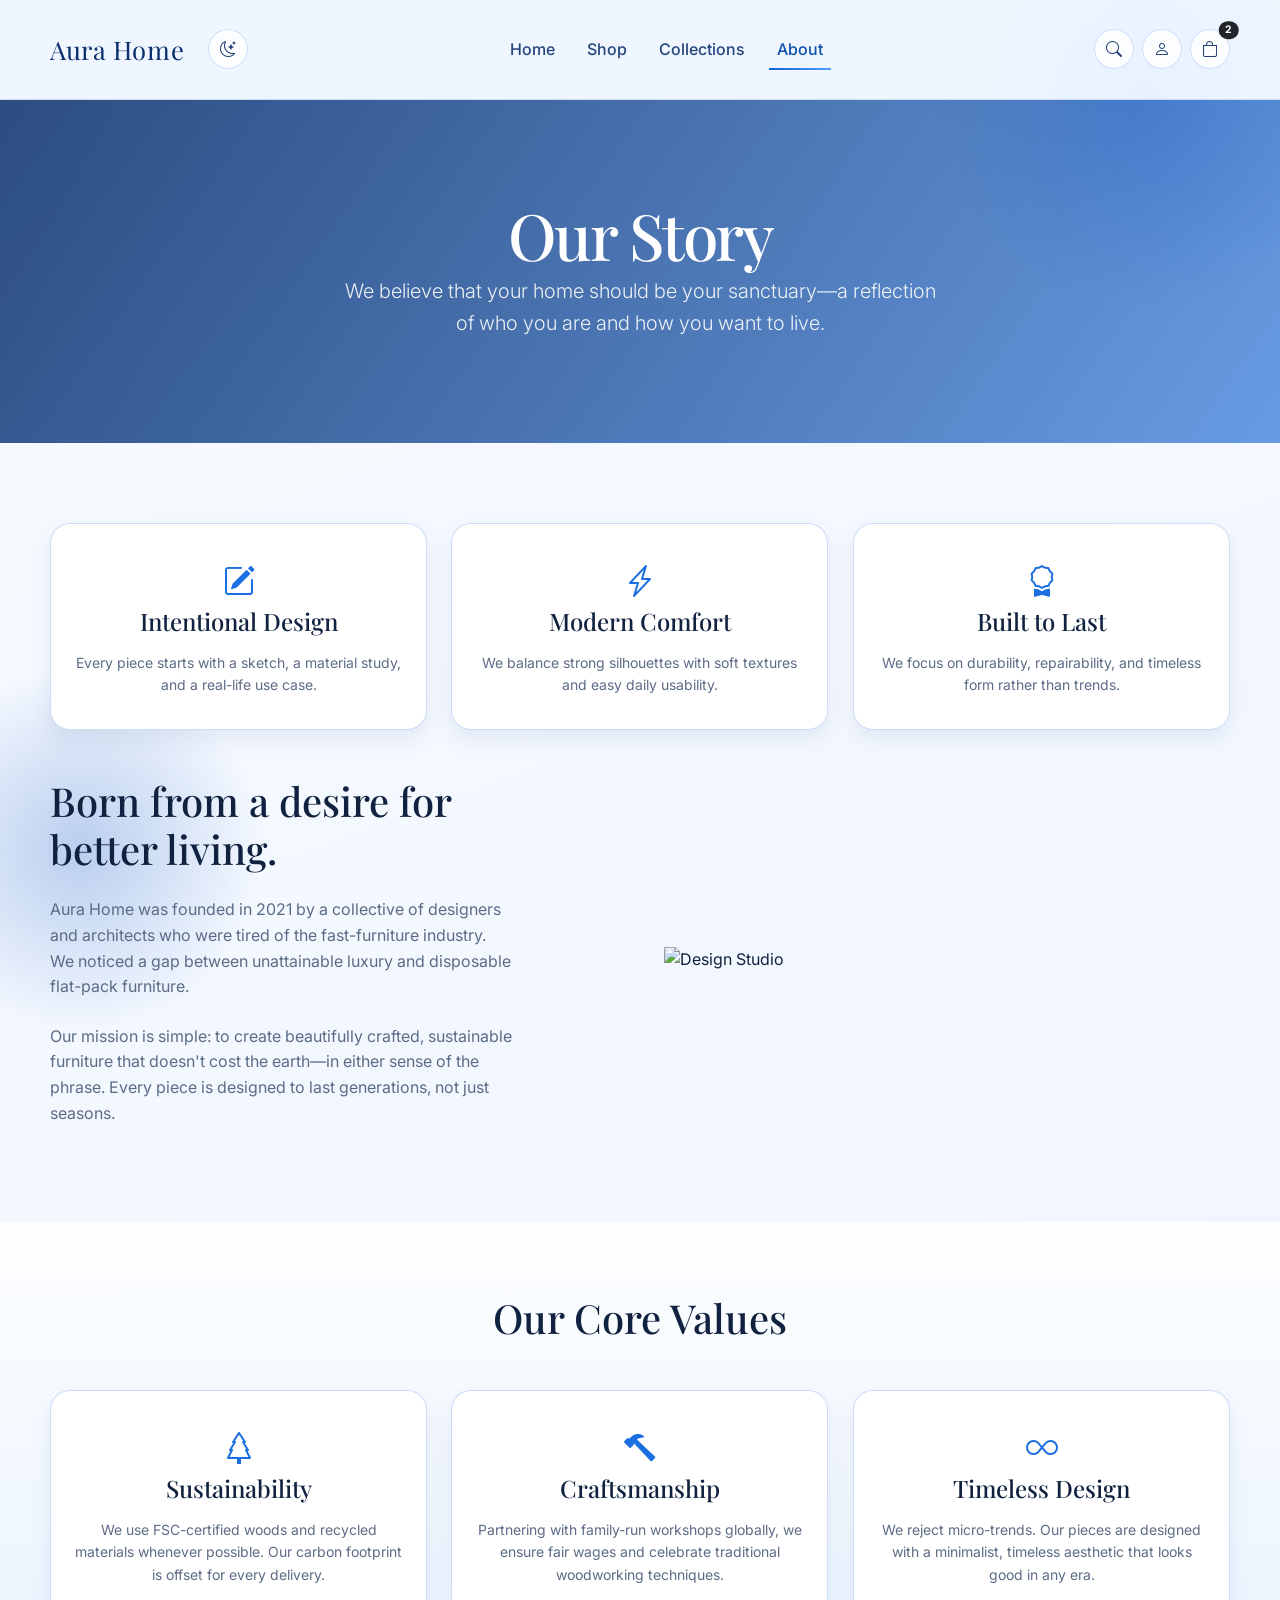
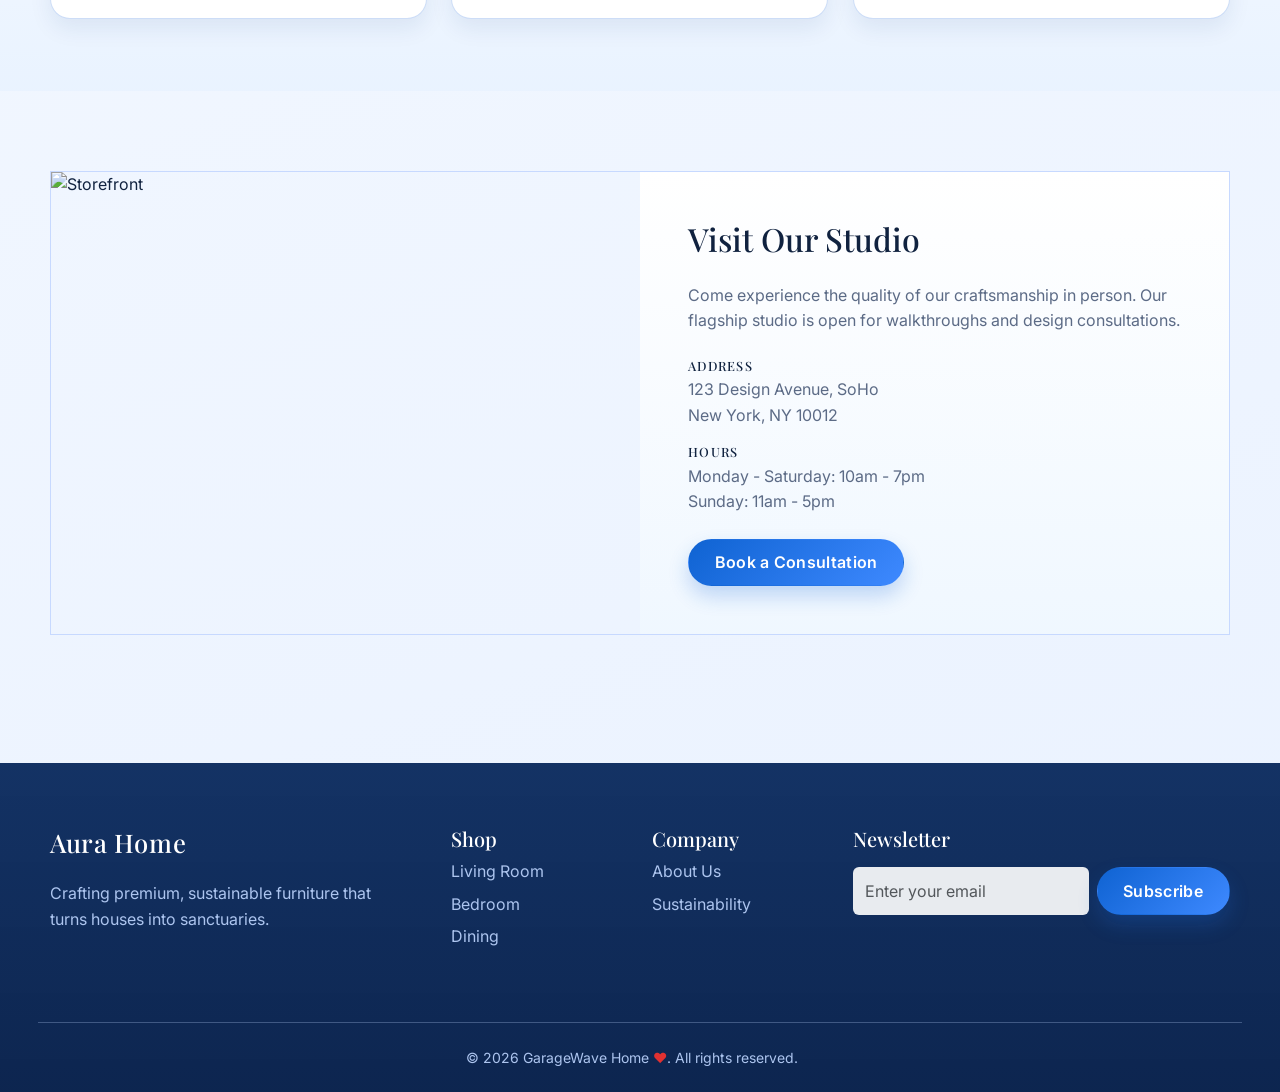
==== about.html @ b8bcffb3 "your message" ====
<!DOCTYPE html>
<html lang="en">

<head>
    <meta charset="UTF-8">
    <meta name="viewport" content="width=device-width, initial-scale=1.0">
    <title>About Us | Aura Home</title>
    <!-- Google Fonts -->
    <link rel="preconnect" href="https://fonts.googleapis.com">
    <link rel="preconnect" href="https://fonts.gstatic.com" crossorigin>
    <link
        href="https://fonts.googleapis.com/css2?family=Inter:wght@300;400;500;600&family=Playfair+Display:wght@500;600;700&display=swap"
        rel="stylesheet">
    <!-- Bootstrap 5 CSS -->
    <link href="https://cdn.jsdelivr.net/npm/bootstrap@5.3.2/dist/css/bootstrap.min.css" rel="stylesheet">
    <!-- Bootstrap Icons -->
    <link rel="stylesheet" href="https://cdn.jsdelivr.net/npm/bootstrap-icons@1.11.1/font/bootstrap-icons.css">
    <!-- AOS Animation CSS -->
    <link href="https://unpkg.com/aos@2.3.1/dist/aos.css" rel="stylesheet">
    <!-- Custom CSS -->
    <link rel="stylesheet" href="css/style.css">
</head>

<body>

    <!-- Header -->
    <nav class="navbar navbar-expand-lg sticky-top">
        <div class="container">
            <a class="navbar-brand" href="index.html">Aura Home</a>
            <button class="navbar-toggler border-0" type="button" data-bs-toggle="collapse" data-bs-target="#navbarNav">
                <i class="bi bi-list fs-2"></i>
            </button>
            <div class="collapse navbar-collapse" id="navbarNav">
                <ul class="navbar-nav mx-auto">
                    <li class="nav-item"><a class="nav-link" href="index.html">Home</a></li>
                    <li class="nav-item"><a class="nav-link" href="shop.html">Shop</a></li>
                    <li class="nav-item"><a class="nav-link" href="collections.html">Collections</a></li>
                    <li class="nav-item"><a class="nav-link active" href="about.html">About</a></li>
                </ul>
                <div class="d-flex align-items-center mt-3 mt-lg-0">
                    <a href="#" class="nav-icon"><i class="bi bi-search"></i></a>
                    <a href="profile.html" class="nav-icon"><i class="bi bi-person"></i></a>
                    <a href="cart.html" class="nav-icon position-relative">
                        <i class="bi bi-bag"></i>
                        <span class="position-absolute top-0 start-100 translate-middle badge rounded-pill bg-dark"
                            style="font-size: 0.65rem;">2</span>
                    </a>
                </div>
            </div>
        </div>
    </nav>

    <!-- Hero -->
    <section class="about-hero">
        <div class="container" data-aos="fade-up">
            <h1>Our Story</h1>
            <p class="lead" style="max-width: 600px; margin: 0 auto; color: rgba(255,255,255,0.9);">We believe that your
                home should be your sanctuary—a reflection of who you are and how you want to live.</p>
        </div>
    </section>

    <!-- Design Approach -->
    <section class="container mb-5">
        <div class="row g-4">
            <div class="col-md-4" data-aos="fade-up" data-aos-delay="100">
                <div class="value-card text-center">
                    <i class="bi bi-pencil-square value-icon"></i>
                    <h4 class="mb-3">Intentional Design</h4>
                    <p class="text-muted small mb-0">Every piece starts with a sketch, a material study, and a real-life
                        use case.</p>
                </div>
            </div>
            <div class="col-md-4" data-aos="fade-up" data-aos-delay="200">
                <div class="value-card text-center">
                    <i class="bi bi-lightning-charge value-icon"></i>
                    <h4 class="mb-3">Modern Comfort</h4>
                    <p class="text-muted small mb-0">We balance strong silhouettes with soft textures and easy daily
                        usability.</p>
                </div>
            </div>
            <div class="col-md-4" data-aos="fade-up" data-aos-delay="300">
                <div class="value-card text-center">
                    <i class="bi bi-award value-icon"></i>
                    <h4 class="mb-3">Built to Last</h4>
                    <p class="text-muted small mb-0">We focus on durability, repairability, and timeless form rather
                        than trends.</p>
                </div>
            </div>
        </div>
    </section>

    <!-- Content Block 1 -->
    <section class="container mb-5">
        <div class="row align-items-center g-5">
            <div class="col-lg-5" data-aos="fade-right">
                <h2 class="mb-4" style="font-size: 2.5rem;">Born from a desire for better living.</h2>
                <p class="text-muted mb-4">Aura Home was founded in 2021 by a collective of designers and architects who
                    were tired of the fast-furniture industry. We noticed a gap between unattainable luxury and
                    disposable flat-pack furniture.</p>
                <p class="text-muted">Our mission is simple: to create beautifully crafted, sustainable furniture that
                    doesn't cost the earth—in either sense of the phrase. Every piece is designed to last generations,
                    not just seasons.</p>
            </div>
            <div class="col-lg-6 offset-lg-1" data-aos="fade-left">
                <img src="https://images.unsplash.com/photo-1581428982868-e410dd147a9d?ixlib=rb-4.0.3&auto=format&fit=crop&w=1000&q=80"
                    alt="Design Studio" class="w-100" style="height: 500px; object-fit: cover;">
            </div>
        </div>
    </section>

    <!-- Philosophy -->
    <section class="philosophy-section">
        <div class="container text-center" data-aos="fade-up">
            <h2 class="mb-5" style="font-size: 2.5rem;">Our Core Values</h2>
            <div class="row g-4">
                <div class="col-md-4" data-aos="fade-up" data-aos-delay="100">
                    <div class="value-card">
                        <i class="bi bi-tree value-icon"></i>
                        <h4 class="mb-3">Sustainability</h4>
                        <p class="text-muted small mb-0">We use FSC-certified woods and recycled materials whenever
                            possible. Our carbon footprint is offset for every delivery.</p>
                    </div>
                </div>
                <div class="col-md-4" data-aos="fade-up" data-aos-delay="200">
                    <div class="value-card">
                        <i class="bi bi-hammer value-icon"></i>
                        <h4 class="mb-3">Craftsmanship</h4>
                        <p class="text-muted small mb-0">Partnering with family-run workshops globally, we ensure fair
                            wages and celebrate traditional woodworking techniques.</p>
                    </div>
                </div>
                <div class="col-md-4" data-aos="fade-up" data-aos-delay="300">
                    <div class="value-card">
                        <i class="bi bi-infinity value-icon"></i>
                        <h4 class="mb-3">Timeless Design</h4>
                        <p class="text-muted small mb-0">We reject micro-trends. Our pieces are designed with a
                            minimalist, timeless aesthetic that looks good in any era.</p>
                    </div>
                </div>
            </div>
        </div>
    </section>

    <!-- Contact / Visit -->
    <section class="container pb-5 mb-5">
        <div class="row g-0 border" style="border-color: var(--color-border) !important;">
            <div class="col-lg-6">
                <img src="https://images.unsplash.com/photo-1556228453-efd6c1ff04f6?ixlib=rb-4.0.3&auto=format&fit=crop&w=1000&q=80"
                    alt="Storefront" class="w-100 h-100" style="object-fit: cover; min-height: 400px;">
            </div>
            <div class="col-lg-6 d-flex align-items-center bg-surface">
                <div class="p-5 p-lg-5" data-aos="fade-up">
                    <h2 class="mb-4">Visit Our Studio</h2>
                    <p class="text-muted mb-4">Come experience the quality of our craftsmanship in person. Our flagship
                        studio is open for walkthroughs and design consultations.</p>

                    <div class="mb-3">
                        <h6 class="text-uppercase mb-1" style="letter-spacing: 0.1em; font-size: 0.8rem;">Address</h6>
                        <p class="text-muted">123 Design Avenue, SoHo<br>New York, NY 10012</p>
                    </div>

                    <div class="mb-4">
                        <h6 class="text-uppercase mb-1" style="letter-spacing: 0.1em; font-size: 0.8rem;">Hours</h6>
                        <p class="text-muted mb-0">Monday - Saturday: 10am - 7pm</p>
                        <p class="text-muted">Sunday: 11am - 5pm</p>
                    </div>

                    <a href="#" class="btn btn-primary">Book a Consultation</a>
                </div>
            </div>
        </div>
    </section>

    <!-- Footer -->
    <footer>
        <div class="container">
            <div class="row g-4">
                <div class="col-lg-4 col-md-6 mb-4">
                    <h3 class="navbar-brand mb-4 d-block">Aura Home</h3>
                    <p class="text-muted pe-lg-4">Crafting premium, sustainable furniture that turns houses into
                        sanctuaries.</p>
                </div>
                <div class="col-lg-2 col-md-6 mb-4">
                    <h5 class="footer-title">Shop</h5>
                    <div class="footer-links">
                        <a href="#">Living Room</a>
                        <a href="#">Bedroom</a>
                        <a href="#">Dining</a>
                    </div>
                </div>
                <div class="col-lg-2 col-md-6 mb-4">
                    <h5 class="footer-title">Company</h5>
                    <div class="footer-links">
                        <a href="about.html">About Us</a>
                        <a href="#">Sustainability</a>
                    </div>
                </div>
                <div class="col-lg-4 col-md-6 mb-4">
                    <h5 class="footer-title">Newsletter</h5>
                    <form class="d-flex mt-3">
                        <input type="email" class="form-control me-2 bg-light border-0" placeholder="Enter your email"
                            style="padding: 0.75rem;">
                        <button type="submit" class="btn btn-primary">Subscribe</button>
                    </form>
                </div>
            </div>
            <div class="row mt-5 pt-4 border-top">
                <div class="col-12 text-center">
                    <div class="d-flex flex-wrap justify-content-center align-items-center gap-3">
                        <p class="text-muted small mb-0">&copy; 2026 GarageWave Home <span
                                style="color: #e03131;">&#10084;</span>. All rights reserved.</p>
                        <div class="footer-links d-inline-flex gap-3 mb-0">

                        </div>
                    </div>
                </div>
            </div>
        </div>
    </footer>

    <!-- Bootstrap JS Bundle -->
    <script src="https://cdn.jsdelivr.net/npm/bootstrap@5.3.2/dist/js/bootstrap.bundle.min.js"></script>
    <!-- AOS Animation JS -->
    <script src="https://unpkg.com/aos@2.3.1/dist/aos.js"></script>
    <!-- Custom JS -->
    <script src="js/script.js"></script>
</body>

</html>
---- css/style.css ----
:root {
    --font-body: "Inter", "Segoe UI", sans-serif;
    --font-heading: "Playfair Display", Georgia, serif;
    --color-bg: #eef5ff;
    --color-bg-alt: #e3edff;
    --color-surface: #ffffff;
    --color-surface-soft: #f5f9ff;
    --color-text-main: #10223f;
    --color-text-muted: #5c6b86;
    --color-primary: #1366d6;
    --color-primary-strong: #0b4dab;
    --color-primary-soft: #dce9ff;
    --color-border: #c7d9ff;
    --color-success: #1f9d73;
    --shadow-soft: 0 14px 36px rgba(18, 54, 113, 0.12);
    --shadow-mid: 0 18px 40px rgba(12, 45, 103, 0.2);
    --radius-lg: 20px;
    --radius-md: 14px;
    --radius-sm: 10px;
    --transition: 0.3s ease
}

* {
    box-sizing: border-box
}

html,body {
    min-height: 100%
}

body {
    font-family: var(--font-body);
    color: var(--color-text-main);
    background: linear-gradient(160deg,#f8fbff 0,#eaf2ff 45%,#dde9ff 100%);
    background-size: 180% 180%;
    animation: bgShift 18s ease-in-out infinite;
    line-height: 1.6;
    overflow-x: hidden
}

body::before,body::after {
    content: "";
    position: fixed;
    z-index: -1;
    border-radius: 50%;
    filter: blur(2px);
    pointer-events: none
}

body::before {
    width: 430px;
    height: 430px;
    top: -120px;
    right: -80px;
    background: radial-gradient(circle at center,rgba(62,137,255,.35)0,rgba(62,137,255,0) 70%)
}

body::after {
    width: 360px;
    height: 360px;
    bottom: -130px;
    left: -100px;
    background: radial-gradient(circle at center,rgba(0,72,184,.24)0,rgba(0,72,184,0) 72%)
}

h1,h2,h3,h4,h5,h6,.font-heading,.section-title {
    font-family: var(--font-heading);
    color: var(--color-text-main)
}

a {
    color: var(--color-primary);
    text-decoration: none;
    transition: color var(--transition)
}

a:hover {
    color: var(--color-primary-strong)
}

.text-muted {
    color: var(--color-text-muted)!important
}

.bg-light-accent,.bg-surface {
    background: linear-gradient(180deg,rgba(255,255,255,.95),rgba(240,247,255,.95))
}

.glass {
    backdrop-filter: blur(10px)
}

.navbar {
    background: rgba(238,246,255,.9);
    border-bottom: 1px solid rgba(131,165,226,.35);
    padding: 1.15rem 0;
    backdrop-filter: blur(14px);
    transition: all var(--transition)
}

.navbar-brand {
    font-family: var(--font-heading);
    font-size: 1.6rem;
    letter-spacing: .02em;
    color: #0a2f6d
}

.navbar-brand:hover {
    color: var(--color-primary)
}

.nav-link {
    font-weight: 500;
    color: #24457b;
    position: relative;
    margin: 0 .5rem;
    padding: .3rem 0
}

.nav-link::after {
    content: "";
    position: absolute;
    left: 0;
    bottom: -.2rem;
    width: 100%;
    height: 2px;
    background: linear-gradient(90deg,#0f63d2,#53a0ff);
    transform: scaleX(0);
    transform-origin: right;
    transition: transform var(--transition)
}

.nav-link:hover::after,.nav-link.active::after {
    transform: scaleX(1);
    transform-origin: left
}

.nav-link.active {
    color: #0c4fab!important
}

.nav-icon {
    width: 40px;
    height: 40px;
    border-radius: 50%;
    display: inline-flex;
    align-items: center;
    justify-content: center;
    color: #1f3f74;
    background: rgba(255,255,255,.85);
    border: 1px solid rgba(124,166,241,.35);
    margin-left: .5rem;
    transition: all var(--transition)
}

.nav-icon:hover {
    transform: translateY(-2px);
    color: #fff;
    background: linear-gradient(135deg,#0f63d2,#53a0ff);
    box-shadow: 0 8px 16px rgba(19,102,214,.28)
}

.hero-section {
    padding: 7rem 0 6rem;
    position: relative;
    overflow: hidden
}

.hero-section::before {
    content: "";
    position: absolute;
    inset: 0;
    background: linear-gradient(120deg,rgba(11,50,115,.76),rgba(17,100,212,.56))
}

.hero-section::after {
    content: "";
    position: absolute;
    inset: 0;
    background-image: url(https://images.unsplash.com/photo-1555041469-a586c61ea9bc?ixlib=rb-4.0.3&auto=format&fit=crop&w=2000&q=80);
    background-size: cover;
    background-position: center;
    mix-blend-mode: soft-light;
    opacity: .85
}

.hero-section .container {
    position: relative;
    z-index: 1
}

.hero-content {
    max-width: 700px;
    color: #fff;
    animation: floatIn 1s ease both;
    box-shadow: var(--shadow-mid)
}

.hero-content h1 {
    color: #fff;
    font-size: clamp(2rem,5vw,4rem);
    margin-bottom: 1rem
}

.hero-content .btn.bg-white {
    color: #0f4ea8!important
}

.btn {
    border-radius: 999px;
    font-weight: 600;
    letter-spacing: .02em;
    padding: .65rem 1.6rem;
    transition: transform var(--transition),box-shadow var(--transition),background var(--transition),color var(--transition),border-color var(--transition)
}

.btn-sm {
    padding: .4rem .95rem;
    font-size: .88rem
}

.btn-lg {
    padding: .85rem 2.2rem;
    font-size: 1.15rem
}

.gw-add-btn {
    display: inline-flex;
    align-items: center;
    gap: .45rem;
    white-space: nowrap
}

.btn:hover {
    transform: translateY(-2px)
}

.btn-primary {
    background: linear-gradient(135deg,#0f63d2 0,#3e89ff 100%);
    border-color: transparent;
    box-shadow: 0 10px 20px rgba(19,102,214,.24)
}

.btn-primary:hover,.btn-primary:focus {
    background: linear-gradient(135deg,#0b4dab 0,#2a76e5 100%);
    border-color: transparent;
    box-shadow: 0 14px 24px rgba(11,77,171,.3)
}

.btn-outline,.btn-outline-dark {
    color: var(--color-primary-strong);
    border: 1px solid rgba(13,83,183,.5);
    background: rgba(255,255,255,.75)
}

.btn-outline:hover,.btn-outline-dark:hover {
    background: linear-gradient(135deg,#0f63d2,#4f98ff);
    border-color: transparent;
    color: #fff
}

.section-title {
    font-size: clamp(1.9rem,4vw,2.8rem);
    margin-bottom: 2rem;
    position: relative;
    display: inline-block
}

.section-title::after {
    content: "";
    width: 62%;
    height: 3px;
    border-radius: 999px;
    background: linear-gradient(90deg,#0f63d2,#8fbeff);
    position: absolute;
    left: 0;
    bottom: -.55rem
}

.section-kicker {
    display: inline-flex;
    align-items: center;
    gap: .45rem;
    font-size: .8rem;
    font-weight: 700;
    letter-spacing: .18em;
    text-transform: uppercase;
    color: #4177c8;
    margin-bottom: .85rem
}

.section-intro .section-title {
    max-width: 760px
}

.collection-intro-panel,.collection-grid-panel {
    border-radius: var(--radius-lg);
    border: 1px solid rgba(160,190,239,.52);
    background: linear-gradient(180deg,rgba(255,255,255,.98),rgba(238,245,255,.98));
    box-shadow: var(--shadow-soft);
    padding: clamp(1.4rem,3.5vw,2.4rem)
}

.collection-intro-panel {
    position: relative;
    overflow: hidden
}

.collection-intro-panel::after {
    content: "";
    position: absolute;
    right: -60px;
    top: -60px;
    width: 210px;
    height: 210px;
    border-radius: 50%;
    background: radial-gradient(circle,rgba(83,160,255,.16)0,rgba(83,160,255,0) 72%);
    pointer-events: none
}

.collection-pill {
    display: inline-flex;
    align-items: center;
    padding: .5rem .85rem;
    border-radius: 999px;
    background: rgba(15,99,210,.08);
    color: #0f4ea8;
    font-weight: 600;
    font-size: .92rem;
    border: 1px solid rgba(15,99,210,.12)
}

.collection-metrics {
    display: grid;
    grid-template-columns: 1fr;
    gap: .85rem
}

.collection-metric-card {
    border-radius: var(--radius-md);
    background: rgba(246,250,255,.96);
    border: 1px solid rgba(180,204,240,.56);
    padding: 1rem 1.1rem;
    display: flex;
    flex-direction: column;
    gap: .2rem
}

.collection-metric-card strong {
    font-size: 1.7rem;
    font-family: var(--font-heading);
    color: #0c4ea8
}

.collection-metric-card span {
    color: var(--color-text-muted)
}

.collection-note-card {
    border-radius: var(--radius-lg);
    border: 1px solid rgba(160,190,239,.52);
    background: linear-gradient(180deg,rgba(255,255,255,.98),rgba(243,248,255,.98));
    box-shadow: 0 10px 22px rgba(17,57,121,.08);
    padding: 1.5rem;
    position: relative
}

.collection-note-icon {
    font-size: 1.35rem;
    color: #1c6fe0;
    display: inline-flex;
    margin-bottom: .9rem
}

.collection-note-card h4 {
    font-size: 1.25rem;
    margin-bottom: .65rem
}

.route-planner-panel {
    border-radius: var(--radius-lg);
    border: 1px solid rgba(160,190,239,.52);
    background: linear-gradient(180deg,rgba(255,255,255,.98),rgba(238,245,255,.98));
    box-shadow: var(--shadow-soft);
    padding: clamp(1.25rem,3.5vw,2.2rem)
}

.route-summary-row {
    display: flex;
    flex-wrap: wrap;
    gap: .7rem
}

.route-summary-chip {
    display: inline-flex;
    align-items: center;
    padding: .55rem .9rem;
    border-radius: 999px;
    font-weight: 700;
    color: #4b7e2c;
    background: rgba(223,239,206,.95);
    border: 1px solid rgba(195,218,167,.65)
}

.route-board {
    border-radius: 28px;
    padding: 1rem;
    background: linear-gradient(135deg,#f4f7fb,#e8edf4);
    box-shadow: inset 0 1px 0 rgba(255,255,255,.8),0 8px 22px rgba(17,57,121,.1)
}

.route-board-map {
    position: relative;
    min-height: 330px;
    border-radius: 22px;
    overflow: hidden;
    background: radial-gradient(circle at 18% 22%,rgba(255,255,255,.88)0 28%,transparent 29%),radial-gradient(circle at 76% 70%,rgba(197,232,178,.8)0 12%,transparent 13%),linear-gradient(135deg,#f7f8fb 0,#e4e9f0 100%);
    border: 1px solid rgba(174,196,227,.65);
    background-size: cover;
    background-position: center
}

.route-board-google-map {
    min-height: 420px;
    padding: 0
}

.route-board-google-map iframe {
    display: block;
    width: 100%;
    height: 420px;
    border: 0;
    filter: saturate(1.05) contrast(1.02)
}

.route-map-overlay {
    position: absolute;
    left: 1rem;
    bottom: 1rem;
    z-index: 2;
    display: inline-flex;
    align-items: center;
    gap: .7rem;
    padding: .75rem .95rem;
    border-radius: 999px;
    background: rgba(255,255,255,.92);
    backdrop-filter: blur(10px);
    box-shadow: 0 10px 22px rgba(17,57,121,.14);
    border: 1px solid rgba(160,190,239,.55)
}

.route-map-overlay-label {
    font-size: .72rem;
    font-weight: 800;
    letter-spacing: .14em;
    text-transform: uppercase;
    color: #0f63d2
}

.route-map-overlay span:last-child {
    color: var(--color-text-main);
    font-weight: 600
}

.route-board-map::before,.route-board-map::after {
    content: "";
    position: absolute;
    inset: 0;
    background-image: repeating-linear-gradient(90deg,rgba(125,142,171,.14)0 1px,transparent 1px 28px),repeating-linear-gradient(0deg,rgba(125,142,171,.12)0 1px,transparent 1px 28px);
    opacity: .85;
    pointer-events: none
}

.route-board-map::after {
    background-image: none;
    background: linear-gradient(115deg,transparent 0 16%,rgba(245,128,37,.08) 16% 17%,transparent 17% 41%,rgba(245,128,37,.08) 41% 42%,transparent 42% 100%);
    clip-path: polygon(8% 76%,26% 55%,41% 34%,68% 34%,83% 51%);
    opacity: .7
}

.route-stop-list {
    display: grid;
    gap: .95rem
}

.route-stop-item {
    display: grid;
    grid-template-columns: 34px 42px minmax(0,1fr) auto auto;
    align-items: center;
    gap: .85rem;
    padding: 1rem 1.05rem;
    border-radius: var(--radius-lg);
    background: #fff;
    border: 1px solid rgba(164,193,241,.55);
    box-shadow: 0 8px 20px rgba(19,58,121,.08)
}

.route-handle {
    color: #7a7a7a;
    font-size: 1.5rem;
    line-height: 1;
    text-align: center
}

.route-stop-badge {
    width: 42px;
    height: 42px;
    border-radius: 14px;
    display: inline-flex;
    align-items: center;
    justify-content: center;
    font-weight: 800;
    color: #9d5b00;
    background: #fdebd0
}

.route-stop-copy h4 {
    font-size: 1.12rem;
    margin-bottom: .15rem
}

.route-status {
    color: #32a852;
    font-weight: 700;
    margin-left: .35rem
}

.route-stop-meta {
    font-weight: 800;
    color: #dd620c;
    white-space: nowrap
}

.route-remove {
    border: 0;
    background: 0 0;
    color: #d93025;
    font-size: 1.1rem;
    padding: .2rem .3rem
}

.route-action-bar {
    display: flex;
    align-items: center;
    justify-content: space-between;
    gap: 1rem;
    flex-wrap: wrap
}

@media (max-width:767.98px) {
    .route-stop-item {
        grid-template-columns: 24px 36px minmax(0,1fr) auto;
        grid-template-areas: "handle badge copy meta""handle badge copy remove";
        align-items: center;
        column-gap: .65rem;
        row-gap: .35rem;
        padding: .78rem .75rem
    }

    .route-handle {
        grid-area: handle;
        font-size: 1.1rem
    }

    .route-stop-badge {
        grid-area: badge;
        width: 34px;
        height: 34px;
        font-size: .9rem;
        border-radius: 10px
    }

    .route-stop-copy {
        grid-area: copy;
        min-width: 0
    }

    .route-stop-copy h4 {
        font-size: 1rem;
        color: #123f79;
        margin-bottom: .06rem;
        line-height: 1.1
    }

    .route-stop-copy p {
        margin: 0;
        font-size: .86rem;
        line-height: 1.22
    }

    .route-stop-meta,.route-remove {
        justify-self: end
    }

    .route-stop-meta {
        grid-area: meta;
        margin-top: 0;
        font-size: .96rem
    }

    .route-remove {
        grid-area: remove;
        margin-top: 0;
        font-size: .9rem;
        padding-right: 0
    }

    .route-status {
        margin-left: .2rem;
        white-space: nowrap
    }
}

.home-stat-strip {
    display: grid;
    grid-template-columns: repeat(3,minmax(0,1fr));
    gap: 1rem
}

.home-stat-card {
    border-radius: var(--radius-lg);
    border: 1px solid rgba(160,190,239,.52);
    background: linear-gradient(180deg,rgba(255,255,255,.96),rgba(238,245,255,.96));
    box-shadow: 0 10px 22px rgba(17,57,121,.08);
    padding: 1.25rem 1.2rem;
    display: flex;
    flex-direction: column;
    gap: .35rem;
    min-height: 142px;
    justify-content: center
}

.home-stat-card i {
    font-size: 1.35rem;
    color: #1c6fe0
}

.home-stat-card strong {
    font-size: 1.85rem;
    line-height: 1;
    color: #0c4ea9;
    font-family: var(--font-heading)
}

.home-stat-name {
    margin: 0;
    font-size: .78rem;
    font-weight: 800;
    letter-spacing: .12em;
    text-transform: uppercase;
    color: #3a69a5
}

.home-stat-card span {
    color: var(--color-text-muted);
    font-size: .96rem
}

.testimonial-panel,.process-panel {
    border-radius: var(--radius-lg);
    border: 1px solid rgba(160,190,239,.52);
    background: linear-gradient(180deg,rgba(255,255,255,.98),rgba(238,245,255,.98));
    box-shadow: var(--shadow-soft);
    padding: clamp(1.5rem,3.5vw,2.4rem)
}

.testimonial-card {
    position: relative;
    padding: 1.15rem 1.15rem 1rem 3rem;
    border-radius: var(--radius-md);
    background: rgba(246,250,255,.95);
    border: 1px solid rgba(184,206,241,.58);
    box-shadow: inset 0 1px 0 rgba(255,255,255,.7)
}

.quote-icon {
    position: absolute;
    left: 1rem;
    top: 1rem;
    font-size: 1.1rem;
    color: #1c6fe0
}

.testimonial-meta {
    display: flex;
    flex-direction: column;
    gap: .1rem;
    font-size: .92rem
}

.testimonial-meta span {
    color: var(--color-text-muted)
}

.process-item {
    display: flex;
    gap: 1rem;
    align-items: flex-start;
    padding: 1rem 0;
    border-bottom: 1px solid rgba(176,201,240,.45)
}

.process-item:last-child {
    border-bottom: 0
}

.process-item span {
    width: 42px;
    height: 42px;
    border-radius: 50%;
    flex: 0 0 42px;
    display: inline-flex;
    align-items: center;
    justify-content: center;
    font-weight: 700;
    color: #fff;
    background: linear-gradient(135deg,#0f63d2,#53a0ff);
    box-shadow: 0 8px 14px rgba(19,102,214,.18)
}

.process-item h5 {
    margin-bottom: .25rem;
    font-size: 1.08rem
}

@media (max-width:991.98px) {
    .home-stat-strip {
        grid-template-columns: 1fr
    }
}

.category-card {
    position: relative;
    border-radius: var(--radius-lg);
    overflow: hidden;
    box-shadow: var(--shadow-soft)
}

.category-card img,.img-wrapper img,.collection-img,.gallery-main img,.gallery-thumb img,.cart-img-wrapper img {
    width: 100%;
    height: 100%;
    object-fit: cover;
    transition: transform .6s ease
}

.category-card:hover img,.product-card:hover .img-wrapper img,.collection-split .img-wrapper:hover img,.gallery-thumb:hover img {
    transform: scale(1.08)
}

.overlay {
    position: absolute;
    inset: 0;
    display: flex;
    align-items: end;
    padding: 1.5rem;
    background: linear-gradient(180deg,rgba(5,32,78,.08),rgba(4,30,77,.76))
}

.overlay h3 {
    color: #fff;
    margin: 0;
    transform: translateY(6px);
    transition: transform var(--transition)
}

.category-card:hover .overlay h3 {
    transform: translateY(0)
}

.product-card {
    background: var(--color-surface);
    border: 1px solid rgba(171,199,244,.6);
    border-radius: var(--radius-lg);
    padding: .72rem;
    box-shadow: 0 12px 28px rgba(19,57,120,.08);
    transition: transform var(--transition), box-shadow var(--transition), border-color var(--transition);
}

.product-card:hover {
    transform: translateY(-8px);
    box-shadow: var(--shadow-mid);
    border-color: rgba(19,102,214,.45);
}

.product-card .img-wrapper {
    border-radius: var(--radius-md);
    overflow: hidden;
    background: linear-gradient(170deg,#f4f8ff,#e3edff);
    aspect-ratio: 1/1;
}

/* Card Body */
.product-card .card-body {
    padding: .9rem .3rem .2rem;
    border-top: 1px solid rgba(177,204,245,.38);
    margin-top: .6rem;
    text-align: center; /* 🔥 Important */
}

/* Title */
.product-title {
    margin-bottom: .3rem;
    font-size: 1.1rem;
}

.product-title a {
    color: #17376a;
}

.product-title a:hover {
    color: #0f63d2;
}

/* Price */
.product-price {
    color: #0c4ea9;
    font-weight: 700;
    font-size: 1.05rem;
    margin-bottom: .6rem;
}





.card-badge {
    position: absolute;
    z-index: 3;
    left: 1rem;
    top: 1rem;
    font-size: .7rem;
    letter-spacing: .06em;
    text-transform: uppercase;
    color: #fff;
    background: linear-gradient(135deg,#0e61cf,#4592ff);
    padding: .35rem .55rem;
    border-radius: 999px;
    box-shadow: 0 8px 14px rgba(19,102,214,.2)
}

.split-banner,.collection-split {
    margin: 5rem auto;
    border-radius: var(--radius-lg);
    overflow: hidden;
    box-shadow: var(--shadow-soft);
    border: 1px solid rgba(160,191,241,.55);
    background: #fff
}

.split-banner .img-wrapper,.collection-split .img-wrapper {
    min-height: 420px;
    height: 100%
}

.split-content,.text-wrapper {
    height: 100%;
    padding: clamp(2rem,5vw,4rem);
    background: linear-gradient(145deg,rgba(255,255,255,.95),rgba(236,245,255,.95))
}

.page-header {
    text-align: center;
    padding: 4rem 0 2.8rem;
    position: relative
}

.page-header::after {
    content: "";
    position: absolute;
    left: 50%;
    transform: translateX(-50%);
    width: 160px;
    height: 2px;
    background: linear-gradient(90deg,rgba(15,99,210,0),rgba(15,99,210,.8),rgba(15,99,210,0));
    bottom: 1.4rem
}

.breadcrumb {
    --bs-breadcrumb-divider-color: #7f90ad;
    --bs-breadcrumb-item-active-color: #334f7f
}

.breadcrumb-item a {
    color: #456ca9!important
}

.filter-sidebar,.profile-sidebar,.cart-summary,.delivery-box,.order-card,.address-card {
    border-radius: var(--radius-lg);
    border: 1px solid rgba(162,192,241,.55);
    background: linear-gradient(180deg,rgba(255,255,255,.96),rgba(240,247,255,.96));
    box-shadow: 0 12px 24px rgba(24,64,131,.08)
}

.filter-sidebar {
    padding: 1.5rem;
    position: sticky;
    top: 98px
}

.filter-group+.filter-group {
    margin-top: 1.6rem;
    padding-top: 1.4rem;
    border-top: 1px solid rgba(163,192,241,.45)
}

.filter-title {
    font-size: 1.1rem;
    margin-bottom: 1rem
}

.form-check-input:checked {
    background-color: #0f63d2;
    border-color: #0f63d2
}

.form-select,.form-control,.form-range {
    border-color: rgba(157,187,233,.7)
}

.form-select:focus,.form-control:focus,.form-check-input:focus,.form-range:focus {
    border-color: rgba(49,125,232,.7);
    box-shadow: 0 0 0 .2rem rgba(19,102,214,.16)
}

.color-dot,.color-selector {
    width: 30px;
    height: 30px;
    border-radius: 50%;
    border: 2px solid transparent;
    cursor: pointer;
    transition: transform var(--transition),border-color var(--transition),box-shadow var(--transition);
    display: inline-block;
    margin-right: .45rem
}

.color-dot:hover,.color-selector:hover,.color-dot.active,.color-selector.active {
    transform: translateY(-2px);
    border-color: #fff;
    box-shadow: 0 0 0 2px rgba(15,99,210,.65)
}

.gallery-main {
    border-radius: var(--radius-lg);
    overflow: hidden;
    margin-bottom: .75rem;
    box-shadow: var(--shadow-soft)
}

.gallery-main img {
    aspect-ratio: 1.2/1
}

.gallery-thumb {
    border-radius: var(--radius-sm);
    overflow: hidden;
    cursor: pointer;
    border: 2px solid transparent;
    transition: border-color var(--transition),transform var(--transition);
    aspect-ratio: 1/1
}

.gallery-thumb.active {
    border-color: #2d7ae7;
    transform: translateY(-2px)
}

.variant-btn {
    border: 1px solid rgba(131,168,230,.7);
    background: rgba(255,255,255,.9);
    color: #1a3f77;
    border-radius: 999px;
    padding: .45rem .95rem;
    margin: 0 .35rem .35rem 0;
    transition: all var(--transition)
}

.variant-btn:hover,.variant-btn.active {
    background: linear-gradient(135deg,#0f63d2,#53a0ff);
    border-color: transparent;
    color: #fff
}

.qty-selector {
    display: inline-flex;
    align-items: center;
    border: 1px solid rgba(151,184,235,.85);
    border-radius: 999px;
    overflow: hidden;
    background: #fff
}

.qty-btn {
    width: 40px;
    height: 40px;
    border: 0;
    background: 0 0;
    color: #204679;
    transition: all var(--transition)
}

.qty-btn:hover {
    background: #e7f1ff
}

.qty-input {
    width: 44px;
    border: 0;
    text-align: center;
    font-weight: 600;
    color: #193868
}

.btn-wishlist {
    width: 56px;
    border: 1px solid rgba(156,186,235,.7);
    border-radius: 999px;
    background: #fff;
    color: #255492;
    transition: all var(--transition)
}

.btn-wishlist:hover {
    color: #fff;
    background: linear-gradient(135deg,#0f63d2,#53a0ff);
    border-color: transparent
}

.cart-item {
    display: flex;
    gap: 1.2rem;
    padding: 1.15rem;
    border-radius: var(--radius-lg);
    border: 1px solid rgba(164,193,241,.55);
    background: #fff;
    margin-bottom: 1rem;
    box-shadow: 0 8px 20px rgba(19,58,121,.08)
}

.cart-img-wrapper {
    width: 130px;
    min-width: 130px;
    height: 130px;
    border-radius: var(--radius-md);
    overflow: hidden
}

.cart-item-details {
    flex: 1
}

.cart-item-title {
    font-size: 1.2rem;
    margin-bottom: .3rem
}

.btn-remove {
    border: 0;
    background: 0 0;
    color: #8c3f56;
    font-weight: 500
}

.btn-remove:hover {
    color: #b62f53
}

.cart-summary,.delivery-box,.order-card,.address-card,.profile-sidebar {
    padding: 1.35rem
}

.summary-row {
    display: flex;
    justify-content: space-between;
    margin-bottom: .9rem
}

.summary-total {
    padding-top: .95rem;
    margin-top: 1rem;
    border-top: 1px dashed rgba(129,169,230,.62);
    color: #0f4ea8;
    font-weight: 700
}

.sticky-checkout {
    position: sticky;
    bottom: 1rem
}

.user-avatar {
    width: 92px;
    height: 92px;
    border-radius: 50%;
    display: flex;
    align-items: center;
    justify-content: center;
    font-weight: 700;
    font-size: 1.5rem;
    color: #fff;
    background: linear-gradient(135deg,#0f63d2,#52a0ff);
    margin-bottom: .9rem;
    box-shadow: 0 14px 22px rgba(19,102,214,.24)
}

.profile-nav-link {
    display: flex;
    align-items: center;
    gap: .55rem;
    border-radius: 999px;
    color: #21497e;
    padding: .55rem .8rem;
    margin-bottom: .45rem;
    transition: all var(--transition)
}

.profile-nav-link:hover,.profile-nav-link.active {
    color: #fff;
    background: linear-gradient(135deg,#0f63d2,#53a0ff);
    box-shadow: 0 8px 16px rgba(19,102,214,.2)
}

.profile-section-title {
    font-size: 2rem;
    margin-bottom: 1.25rem;
    padding-bottom: .6rem;
    border-bottom: 1px solid rgba(156,187,235,.5)
}

.order-card,.address-card {
    margin-bottom: 1rem
}

.address-badge {
    display: inline-block;
    margin-bottom: .7rem;
    border-radius: 999px;
    padding: .2rem .65rem;
    font-size: .72rem;
    text-transform: uppercase;
    letter-spacing: .06em
}

.about-hero,.collection-hero {
    position: relative;
    overflow: hidden;
    color: #fff
}

.about-hero {
    margin-bottom: 5rem;
    text-align: center;
    padding: 6.5rem 0;
    background: linear-gradient(125deg,rgba(8,46,107,.85),rgba(17,98,209,.62)),url(https://images.unsplash.com/photo-1581428982868-e410dd147a9d?ixlib=rb-4.0.3&auto=format&fit=crop&w=2000&q=80)center/cover
}

.about-hero h1 {
    color: #fff;
    font-size: clamp(2.2rem,5vw,4rem)
}

.philosophy-section {
    margin: 5rem 0;
    padding: 4.5rem 0;
    background: linear-gradient(180deg,rgba(255,255,255,.86),rgba(232,242,255,.86))
}

.value-card {
    height: 100%;
    border-radius: var(--radius-lg);
    border: 1px solid rgba(160,190,239,.52);
    padding: 2rem 1.2rem;
    background: #fff;
    box-shadow: 0 10px 22px rgba(17,57,121,.08);
    transition: transform var(--transition),box-shadow var(--transition)
}

.value-card:hover {
    transform: translateY(-7px);
    box-shadow: var(--shadow-soft)
}

.value-icon {
    font-size: 2rem;
    margin-bottom: 1rem;
    color: #1c6fe0
}

.collection-hero {
    margin-bottom: 5rem;
    min-height: 640px;
    border-radius: 0
}

.shop-guide-card {
    height: 100%;
    border-radius: var(--radius-lg);
    border: 1px solid rgba(160,190,239,.52);
    background: linear-gradient(180deg,rgba(255,255,255,.98),rgba(240,247,255,.98));
    box-shadow: 0 10px 22px rgba(17,57,121,.08);
    padding: 1.6rem;
    position: relative;
    overflow: hidden
}

.shop-guide-card::after {
    content: "";
    position: absolute;
    right: -35px;
    top: -35px;
    width: 120px;
    height: 120px;
    border-radius: 50%;
    background: radial-gradient(circle,rgba(83,160,255,.18)0,rgba(83,160,255,0) 70%);
    pointer-events: none
}

.shop-guide-card-accent {
    background: linear-gradient(135deg,rgba(15,99,210,.08),rgba(255,255,255,.98))
}

.shop-guide-tag,.shop-feature-label {
    display: inline-flex;
    align-items: center;
    gap: .35rem;
    font-size: .76rem;
    font-weight: 800;
    letter-spacing: .16em;
    text-transform: uppercase;
    color: #0f63d2;
    margin-bottom: .85rem
}

.shop-guide-card h4,.shop-feature-banner h3 {
    font-size: 1.35rem;
    margin-bottom: .75rem
}

.shop-feature-banner {
    display: flex;
    align-items: center;
    justify-content: space-between;
    gap: 1rem;
    border-radius: var(--radius-lg);
    border: 1px solid rgba(160,190,239,.52);
    background: linear-gradient(135deg,rgba(255,255,255,.98),rgba(231,241,255,.98));
    box-shadow: var(--shadow-soft);
    padding: 1.25rem 1.4rem
}

.shop-feature-banner p {
    max-width: 720px
}

@media (max-width:767.98px) {
    .shop-feature-banner {
        flex-direction: column;
        align-items: flex-start
    }
}

.collection-img,.collection-overlay {
    position: absolute;
    inset: 0
}

.collection-overlay {
    background: linear-gradient(105deg,rgba(6,28,74,.3),rgba(5,23,66,.74))
}

.collection-hero .container,.collection-content {
    position: relative;
    z-index: 1
}

.collection-content {
    margin-top: 9rem;
    border-radius: var(--radius-lg);
    padding: 2.1rem;
    background: rgba(6,26,70,.45);
    backdrop-filter: blur(6px);
    box-shadow: var(--shadow-mid)
}

footer {
    margin-top: 5rem;
    padding: 4rem 0 1.4rem;
    background: linear-gradient(180deg,rgba(10,42,94,.96),rgba(8,33,76,.98));
    color: #dbe8ff
}

footer .navbar-brand,footer .footer-title,footer h3,footer h5 {
    color: #fff
}

footer .text-muted,footer p,footer a {
    color: #adc5ef!important
}

footer a:hover {
    color: #fff!important
}

.footer-links {
    display: flex;
    flex-direction: column;
    gap: .45rem
}

footer .form-control {
    background: rgba(255,255,255,.9)!important
}

footer .border-top {
    border-color: rgba(179,202,241,.3)!important
}

.pagination .page-link {
    border-radius: 999px;
    margin: 0 .2rem;
    border-color: rgba(138,174,233,.75);
    color: #255396;
    background: rgba(255,255,255,.9)
}

.pagination .page-item.active .page-link,.pagination .page-link:hover {
    background: linear-gradient(135deg,#0f63d2,#4e98ff);
    color: #fff;
    border-color: transparent
}

.tab-content .tab-pane {
    animation: fadeUpPane .45s ease
}

.max-w-md {
    max-width: 760px
}

@keyframes bgShift {
    0% {
        background-position: 0 50%
    }

    50% {
        background-position: 100% 50%
    }

    to {
        background-position: 0 50%
    }
}

@keyframes floatIn {
    0% {
        opacity: 0;
        transform: translateY(28px) scale(.98)
    }

    to {
        opacity: 1;
        transform: translateY(0) scale(1)
    }
}

@keyframes fadeUpPane {
    0% {
        opacity: 0;
        transform: translateY(10px)
    }

    to {
        opacity: 1;
        transform: translateY(0)
    }
}

@media (max-width:991.98px) {
    .navbar-collapse {
        margin-top: 1rem;
        background: rgba(255,255,255,.86);
        border: 1px solid rgba(153,188,242,.55);
        border-radius: var(--radius-md);
        padding: 1rem
    }

    .filter-sidebar {
        position: static
    }

    .collection-content {
        margin-top: 5rem
    }

    .split-banner .img-wrapper,.collection-split .img-wrapper {
        min-height: 300px
    }

    .cart-item {
        flex-direction: column
    }

    .cart-img-wrapper {
        width: 100%;
        min-width: 100%;
        height: 260px
    }
}

@media (max-width:767.98px) {
    .hero-section {
        padding-top: 5.5rem;
        padding-bottom: 4rem
    }

    .hero-content {
        padding: 1.6rem!important
    }

    .section-title::after {
        width: 100%
    }

    .split-content,.text-wrapper,.collection-content {
        padding: 1.6rem
    }

    .collection-hero {
        min-height: 520px
    }

    .about-hero {
        padding: 5.2rem 0
    }

    footer {
        margin-top: 3rem;
        padding-top: 3rem
    }
}

@media (prefers-reduced-motion:reduce) {
    *,::before,::after {
        animation: none!important;
        transition: none!important;
        scroll-behavior: auto!important
    }
}

html {
    scroll-behavior: smooth
}

html[data-theme=dark] {
    --color-bg: #09111f;
    --color-bg-alt: #101c30;
    --color-surface: #0f1b2d;
    --color-surface-soft: #14233a;
    --color-text-main: #eef5ff;
    --color-text-muted: #a9bdd9;
    --color-primary: #69a8ff;
    --color-primary-strong: #a4c8ff;
    --color-primary-soft: #17335e;
    --color-border: #27405f;
    --shadow-soft: 0 16px 40px rgba(0, 0, 0, 0.35);
    --shadow-mid: 0 22px 44px rgba(0, 0, 0, 0.45)
}

html[data-theme=dark] body {
    background: radial-gradient(circle at top right,#16263f 0,#0f1727 45%,#07111f 100%);
    color: var(--color-text-main)
}

html[data-theme=dark] .navbar,html[data-theme=dark] .gw-module,html[data-theme=dark] .filter-sidebar,html[data-theme=dark] .profile-sidebar,html[data-theme=dark] .cart-summary,html[data-theme=dark] .delivery-box,html[data-theme=dark] .order-card,html[data-theme=dark] .address-card,html[data-theme=dark] .product-card,html[data-theme=dark] .value-card,html[data-theme=dark] .split-banner,html[data-theme=dark] .collection-split,html[data-theme=dark] .gw-map-section,html[data-theme=dark] .gw-sale-card,html[data-theme=dark] .gw-location-sheet {
    background: rgba(12,22,38,.92);
    color: var(--color-text-main);
    border-color: rgba(77,105,146,.45)
}

html[data-theme=dark] .nav-link,html[data-theme=dark] .nav-icon,html[data-theme=dark] .footer-links a,html[data-theme=dark] .text-muted,html[data-theme=dark] .gw-results-count,html[data-theme=dark] .gw-sale-body p,html[data-theme=dark] .gw-location-search-state {
    color: var(--color-text-muted)!important
}

html[data-theme=dark] .hero-section::before {
    background: linear-gradient(120deg,rgba(4,16,37,.82),rgba(17,83,173,.5))
}

html[data-theme=dark] .hero-section::after {
    opacity: .55
}

html[data-theme=dark] .product-card,html[data-theme=dark] .category-card,html[data-theme=dark] .gw-module,html[data-theme=dark] .gw-sale-card {
    backdrop-filter: blur(10px)
}

html[data-theme=dark] .form-control,html[data-theme=dark] .form-select,html[data-theme=dark] .gw-search-wrap,html[data-theme=dark] .gw-sheet-search,html[data-theme=dark] .gw-chip,html[data-theme=dark] .gw-toggle-btn,html[data-theme=dark] .gw-auth-toggle,html[data-theme=dark] .nav-icon {
    background: rgba(255,255,255,.04);
    color: var(--color-text-main);
    border-color: rgba(95,124,168,.42)
}

body.gw-loading .hero-content,body.gw-loading .category-card,body.gw-loading .product-card,body.gw-loading .split-content,body.gw-loading .text-wrapper,body.gw-loading .gw-module,body.gw-loading .gw-sale-card,body.gw-loading .gw-map-section,body.gw-loading .gw-location-sheet,body.gw-loading .filter-sidebar,body.gw-loading .profile-sidebar,body.gw-loading .cart-summary,body.gw-loading .delivery-box,body.gw-loading .order-card,body.gw-loading .address-card,body.gw-loading .value-card {
    position: relative;
    overflow: hidden
}

body.gw-loading .hero-content::after,body.gw-loading .category-card::after,body.gw-loading .product-card::after,body.gw-loading .split-content::after,body.gw-loading .text-wrapper::after,body.gw-loading .gw-module::after,body.gw-loading .gw-sale-card::after,body.gw-loading .gw-map-section::after,body.gw-loading .gw-location-sheet::after,body.gw-loading .filter-sidebar::after,body.gw-loading .profile-sidebar::after,body.gw-loading .cart-summary::after,body.gw-loading .delivery-box::after,body.gw-loading .order-card::after,body.gw-loading .address-card::after,body.gw-loading .value-card::after {
    content: "";
    position: absolute;
    inset: 0;
    background: linear-gradient(110deg,transparent 0,rgba(255,255,255,.2) 35%,transparent 70%);
    background-size: 200% 100%;
    animation: shimmer 1.45s linear infinite;
    pointer-events: none
}

body.gw-loading .hero-content,body.gw-loading .product-card,body.gw-loading .category-card,body.gw-loading .gw-sale-card,body.gw-loading .value-card {
    filter: saturate(.8) brightness(.98)
}

body.gw-loading .hero-content h1,body.gw-loading .section-title,body.gw-loading .product-title,body.gw-loading .sale-title,body.gw-loading .gw-sale-body h4 {
    letter-spacing: .01em
}

body.gw-leaving {
    opacity: 0;
    transform: translateY(10px);
    transition: opacity .18s ease,transform .18s ease
}

.hero-section,.about-hero,.collection-hero {
    position: relative;
    overflow: hidden
}

.hero-section::after,.about-hero::after,.collection-hero::after {
    transform: translate3d(0,var(--gw-parallax-y, 0px),0) scale(1.02);
    will-change: transform
}

.hero-content,.product-card,.category-card,.gw-sale-card,.value-card,.split-banner,.collection-split,.gw-module {
    transform-style: preserve-3d;
    will-change: transform
}

.product-card,.category-card,.gw-sale-card,.value-card {
    transition: transform .22s ease,box-shadow .22s ease,border-color .22s ease
}

.product-card:hover,.category-card:hover,.gw-sale-card:hover,.value-card:hover {
    transform: translateY(-8px) rotateX(1.8deg) rotateY(-1.8deg)
}

.product-card .img-wrapper,.category-card,.gw-sale-thumb {
    position: relative
}

.product-card .img-wrapper::after,.category-card::before,.gw-sale-thumb::after {
    content: "";
    position: absolute;
    inset: 0;
    background: linear-gradient(180deg,rgba(255,255,255,0),rgba(9,39,86,.08));
    pointer-events: none
}

.product-card:hover .img-wrapper img,.category-card:hover img,.gw-sale-card:hover .gw-sale-thumb,.gallery-thumb:hover img {
    transform: scale(1.09)
}

.hero-content {
    border: 1px solid rgba(255,255,255,.22);
    box-shadow: 0 24px 44px rgba(4,25,56,.22)
}

.hero-content h1,.about-hero h1,.section-title,.profile-section-title,.collection-content h2,.text-wrapper h2 {
    line-height: .98;
    letter-spacing: -.04em
}

.section-title::after {
    height: 4px;
    background: linear-gradient(90deg,#0f63d2 0,#7bc0ff 55%,rgba(123,192,255,0) 100%)
}

.gw-mobile-nav {
    position: fixed;
    left: 50%;
    transform: translateX(-50%);
    bottom: 14px;
    z-index: 1400;
    display: none;
    align-items: center;
    gap: .45rem;
    padding: .45rem;
    border-radius: 999px;
    background: rgba(255,255,255,.88);
    border: 1px solid rgba(163,191,240,.72);
    box-shadow: 0 14px 30px rgba(13,54,111,.18);
    backdrop-filter: blur(14px)
}

.gw-mobile-nav a,.gw-mobile-nav button {
    width: 42px;
    height: 42px;
    border-radius: 50%;
    border: 0;
    background: 0 0;
    color: #255191;
    display: inline-flex;
    align-items: center;
    justify-content: center;
    text-decoration: none
}

.gw-mobile-nav .active {
    background: linear-gradient(135deg,#0f63d2,#4f9bff);
    color: #fff
}

html[data-theme=dark] .gw-mobile-nav {
    background: rgba(10,18,32,.88);
    border-color: rgba(91,121,168,.45)
}

html[data-theme=dark] .gw-mobile-nav a,html[data-theme=dark] .gw-mobile-nav button {
    color: #d5e4ff
}

.gw-mobile-nav-label {
    display: none;
    font-size: .66rem;
    font-weight: 700;
    margin-top: .12rem;
    text-align: center
}

.gw-icon-stack {
    display: inline-flex;
    align-items: center;
    justify-content: center;
    width: 42px;
    height: 42px;
    border-radius: 50%;
    background: rgba(220,233,255,.7);
    color: #245090;
    transition: all var(--transition)
}

.gw-icon-stack:hover {
    background: linear-gradient(135deg,#0f63d2,#4f9bff);
    color: #fff
}

@keyframes shimmer {
    0% {
        background-position: 200%0
    }

    to {
        background-position: -200%0
    }
}

@media (max-width:767.98px) {
    .gw-mobile-nav {
        display: inline-flex
    }

    body {
        padding-bottom: 84px
    }

    .navbar .container {
        gap: .5rem
    }
}

.gw-reveal-item {
    opacity: 0;
    transform: translateY(18px);
    transition: opacity .55s ease,transform .55s ease
}

.gw-reveal-item.gw-revealed {
    opacity: 1;
    transform: translateY(0)
}

body.gw-ready .hero-content,body.gw-ready .category-card,body.gw-ready .product-card,body.gw-ready .split-content,body.gw-ready .text-wrapper,body.gw-ready .page-header,body.gw-ready .gw-module,body.gw-ready .gw-sale-card {
    transition-delay: .03s
}

html[data-theme=dark] .section-title::after,html[data-theme=dark] .page-header::after {
    background: linear-gradient(90deg,rgba(105,168,255,0),rgba(105,168,255,.95),rgba(105,168,255,0))
}

.gw-location-trigger {
    border: 1px solid rgba(124,166,241,.45);
    background: rgba(255,255,255,.86);
    height: 40px;
    border-radius: 999px;
    padding: 0 .75rem;
    display: inline-flex;
    align-items: center;
    gap: .4rem;
    color: #1a4a89;
    font-size: .82rem;
    font-weight: 700;
    margin-right: .8rem;
    max-width: 240px;
    transition: all var(--transition)
}

.gw-location-trigger:hover {
    border-color: rgba(15,99,210,.5);
    box-shadow: 0 8px 16px rgba(19,102,214,.18)
}

.gw-location-trigger span {
    overflow: hidden;
    white-space: nowrap;
    text-overflow: ellipsis
}

.gw-header-btn {
    position: relative;
    border: 0;
    padding: 0
}

.gw-notification-dot {
    position: absolute;
    top: 6px;
    right: 5px;
    width: 9px;
    height: 9px;
    border-radius: 50%;
    background: #ff3d3d;
    border: 2px solid #fff
}

.gw-module {
    border: 1px solid rgba(158,189,237,.62);
    border-radius: var(--radius-lg);
    padding: 1rem;
    background: linear-gradient(180deg,rgba(255,255,255,.95),rgba(238,246,255,.95));
    box-shadow: var(--shadow-soft)
}

.gw-module-head {
    display: flex;
    justify-content: space-between;
    align-items: center;
    gap: .75rem;
    margin-bottom: .8rem
}

.gw-head-right {
    display: inline-flex;
    align-items: center;
    gap: .45rem
}

.gw-auth-toggle {
    height: 33px;
    border-radius: 999px;
    border: 1px solid rgba(153,187,241,.85);
    background: #fff;
    padding: 0 .8rem;
    font-size: .74rem;
    font-weight: 700;
    color: #2a5a98;
    transition: all var(--transition)
}

.gw-auth-toggle.logged-in {
    background: linear-gradient(135deg,#169a4f,#42c473);
    color: #fff;
    border-color: transparent
}

.gw-auth-toggle:hover {
    transform: translateY(-1px);
    box-shadow: 0 8px 14px rgba(14,85,183,.16)
}

.gw-results-count {
    font-size: .82rem;
    font-weight: 700;
    color: #3e6294
}

.gw-search-wrap {
    display: flex;
    align-items: center;
    gap: .5rem;
    border: 1px solid rgba(157,187,233,.75);
    background: #fff;
    border-radius: var(--radius-md);
    padding: 0 .72rem;
    height: 46px
}

.gw-search-wrap input {
    flex: 1;
    border: 0;
    outline: 0;
    font-size: .92rem;
    background: 0 0
}

.gw-search-wrap button {
    border: 0;
    background: rgba(220,233,255,.9);
    color: #1d4f96;
    font-size: .74rem;
    font-weight: 700;
    border-radius: 999px;
    padding: .35rem .7rem
}

.gw-chips-wrap {
    display: flex;
    gap: .45rem;
    flex-wrap: wrap;
    margin-top: .75rem
}

.gw-chip {
    height: 33px;
    border-radius: 999px;
    border: 1px solid rgba(155,189,242,.8);
    background: #fff;
    padding: 0 .8rem;
    color: #2d5d9f;
    font-size: .78rem;
    font-weight: 700;
    transition: all var(--transition)
}

.gw-chip.active {
    background: linear-gradient(135deg,#0f63d2,#4f9bff);
    border-color: transparent;
    color: #fff
}

.gw-map-toggle {
    display: inline-flex;
    margin-top: .8rem;
    border: 1px solid rgba(155,188,239,.85);
    border-radius: 999px;
    overflow: hidden;
    background: #fff
}

.gw-toggle-btn {
    height: 34px;
    min-width: 86px;
    border: 0;
    background: 0 0;
    font-size: .79rem;
    font-weight: 700;
    color: #315d97;
    display: inline-flex;
    align-items: center;
    justify-content: center;
    gap: .32rem
}

.gw-toggle-btn i {
    font-size: .78rem
}

.gw-toggle-btn.active {
    background: linear-gradient(135deg,#0f63d2,#4f9bff);
    color: #fff
}

.gw-map-section {
    position: relative;
    margin-top: .8rem;
    border: 1px solid rgba(160,191,241,.7);
    border-radius: var(--radius-md);
    overflow: hidden;
    background: #fff
}

.gw-sales-map {
    height: 270px
}

.gw-map-loader,.gw-map-empty {
    position: absolute;
    left: 50%;
    transform: translateX(-50%);
    z-index: 20;
    background: rgba(255,255,255,.94);
    border: 1px solid rgba(160,191,241,.75);
    border-radius: 999px;
    padding: .28rem .75rem;
    font-size: .77rem;
    font-weight: 700;
    color: #315e98
}

.gw-map-loader {
    top: 10px
}

.gw-map-empty {
    top: 50%;
    transform: translate(-50%,-50%);
    border-radius: 10px;
    padding: .55rem .8rem
}

.gw-sales-list {
    margin-top: .8rem;
    display: grid;
    gap: .72rem
}

.gw-sale-card {
    display: grid;
    grid-template-columns: 110px 1fr;
    gap: .75rem;
    border: 1px solid rgba(158,190,241,.75);
    background: #fff;
    border-radius: var(--radius-md);
    overflow: hidden;
    cursor: pointer;
    transition: all var(--transition)
}

.gw-sale-card:hover {
    transform: translateY(-3px);
    box-shadow: 0 12px 20px rgba(17,67,141,.16)
}

.gw-sale-thumb {
    width: 100%;
    height: 100%;
    object-fit: cover
}

.gw-sale-body {
    padding: .68rem .7rem .68rem 0
}

.gw-sale-top {
    display: flex;
    justify-content: space-between;
    align-items: center;
    gap: .5rem
}

.gw-sale-type {
    font-size: .67rem;
    font-weight: 800;
    padding: .2rem .55rem;
    border-radius: 999px;
    background: linear-gradient(135deg,#0f63d2,#55a2ff);
    color: #fff
}

.gw-sale-actions {
    display: flex;
    gap: .3rem
}

.gw-action-btn {
    width: 28px;
    height: 28px;
    display: inline-flex;
    align-items: center;
    justify-content: center;
    border: 1px solid rgba(166,195,241,.85);
    background: #fff;
    border-radius: 8px;
    color: #2f5f9b
}

.gw-sale-body h4 {
    font-size: .98rem;
    margin: .45rem 0 .2rem;
    font-family: var(--font-heading)
}

.gw-sale-body p {
    margin: 0;
    font-size: .78rem;
    color: #5f7391
}

.gw-sale-status {
    display: inline-block;
    margin-top: .2rem;
    font-size: .76rem;
    font-weight: 700
}

.gw-sale-status.live {
    color: #178f50
}

.gw-sale-status.soon {
    color: #ee8f1a
}

.gw-sale-status.hot {
    color: #dd4744
}

.gw-map-pin {
    padding: .2rem .58rem;
    min-width: 106px;
    text-align: center;
    font-size: .67rem;
    font-weight: 800;
    color: #fff;
    border-radius: 999px;
    border: 2px solid rgba(255,255,255,.75);
    box-shadow: 0 8px 14px rgba(10,35,78,.25)
}

.gw-map-pin.live {
    background: linear-gradient(135deg,#17984f,#46c576)
}

.gw-map-pin.soon {
    background: linear-gradient(135deg,#ef8d1b,#ffba67)
}

.gw-list-empty {
    padding: 1rem;
    border-radius: var(--radius-md);
    border: 1px dashed rgba(160,191,241,.9);
    text-align: center;
    font-size: .86rem;
    font-weight: 700;
    color: #3f679f;
    background: rgba(255,255,255,.86)
}

.gw-sheet-backdrop {
    position: fixed;
    inset: 0;
    background: rgba(6,28,70,.38);
    z-index: 1200
}

.gw-location-sheet {
    position: fixed;
    left: 0;
    right: 0;
    bottom: 0;
    z-index: 1210;
    transform: translateY(115%);
    transition: transform .58s cubic-bezier(.22,.72,.22,1);
    background: linear-gradient(180deg,#fff,#f4f9ff);
    border-top-left-radius: 20px;
    border-top-right-radius: 20px;
    padding: .85rem;
    box-shadow: 0-12px 24px rgba(9,35,81,.25);
    max-height: 78vh;
    overflow-y: auto
}

.gw-location-sheet[aria-hidden=true] {
    pointer-events: none;
    transform: translateY(115%)
}

.gw-location-sheet[aria-hidden=false] {
    pointer-events: auto
}

.gw-location-sheet.open {
    transform: translateY(0)
}

.gw-sheet-handle {
    width: 52px;
    height: 5px;
    border-radius: 999px;
    background: #c9daf5;
    margin: .2rem auto .75rem
}

.gw-location-sheet h2 {
    font-size: 1.02rem;
    margin: 0
}

.gw-use-current-btn {
    margin-top: .8rem;
    width: 100%;
    height: 44px;
    border: 0;
    border-radius: var(--radius-md);
    background: linear-gradient(135deg,#0f63d2,#4f9bff);
    color: #fff;
    font-weight: 700;
    display: inline-flex;
    align-items: center;
    justify-content: center;
    gap: .45rem
}

.gw-sheet-search {
    margin-top: .75rem;
    height: 44px;
    border: 1px solid rgba(161,192,239,.85);
    border-radius: var(--radius-md);
    background: #fff;
    display: flex;
    align-items: center;
    gap: .45rem;
    padding: 0 .68rem
}

.gw-sheet-search input {
    flex: 1;
    border: 0;
    outline: 0;
    font-size: .9rem;
    background: 0 0
}

.gw-location-search-state {
    margin-top: .65rem;
    font-size: .8rem;
    font-weight: 600;
    color: #607696
}

.gw-location-suggestions {
    list-style: none;
    padding: 0;
    margin: .55rem 0 0;
    display: grid;
    gap: .4rem
}

.gw-location-suggestion-item {
    border: 1px solid rgba(161,192,240,.82);
    border-radius: 10px;
    background: #fff;
    padding: .6rem .65rem;
    font-size: .88rem;
    color: #234d8b;
    cursor: pointer
}

.gw-location-suggestion-item:hover {
    background: rgba(232,242,255,.85)
}

.gw-toast {
    position: fixed;
    left: 50%;
    bottom: 20px;
    transform: translateX(-50%);
    z-index: 1300;
    border: 1px solid rgba(164,195,241,.86);
    background: rgba(255,255,255,.95);
    border-radius: 10px;
    padding: .52rem .8rem;
    font-size: .82rem;
    font-weight: 700;
    color: #295691;
    box-shadow: 0 10px 20px rgba(11,46,100,.16)
}

.gw-hidden {
    display: none!important
}

@media (max-width:991.98px) {
    .gw-location-trigger {
        margin: 0 0 .8rem;
        max-width: 100%
    }
}

@media (max-width:767.98px) {
    .gw-sale-card {
        grid-template-columns: 96px 1fr
    }

    .gw-sales-map {
        height: 240px
    }
}

@media (max-width:767.98px) {
    body {
        background: linear-gradient(180deg,#dbe7fb 0,#e9f1ff 100%);
        animation: none;
        padding-bottom: 92px
    }

    body::before,body::after {
        opacity: .45;
        filter: blur(8px)
    }

    .navbar {
        padding: .75rem 0;
        border-bottom: 0;
        background: rgba(246,251,255,.94);
        box-shadow: 0 10px 20px rgba(14,54,120,.12)
    }

    .navbar .container,.page-header .container,section.container,footer .container {
        max-width: 100%;
        padding-left: 14px;
        padding-right: 14px
    }

    .navbar .container {
        justify-content: flex-start;
        flex-wrap: wrap;
        gap: .28rem
    }

    .navbar-brand {
        font-size: 1.35rem;
        margin-right: auto
    }

    .gw-theme-toggle.nav-icon {
        margin-left: 0;
        margin-right: .22rem;
        width: 38px;
        height: 38px;
        flex: 0 0 auto
    }

    .gw-location-trigger {
        margin: 0;
        max-width: 152px;
        min-width: 92px;
        flex: 1 1 120px;
        height: 34px;
        padding: 0 .45rem;
        font-size: .68rem;
        gap: .25rem
    }

    .gw-location-trigger .bi-chevron-down {
        display: none
    }

    .gw-location-trigger i {
        font-size: .72rem
    }

    .gw-location-trigger span {
        max-width: 100%
    }

    .navbar-toggler {
        padding: .2rem .35rem;
        margin-left: 0;
        flex: 0 0 auto
    }

    .navbar-collapse {
        order: 10;
        flex-basis: 100%;
        width: 100%;
        margin-top: .55rem
    }

    .navbar-collapse.show,.navbar-collapse.collapsing {
        display: block
    }

    .navbar-collapse .d-flex.align-items-center {
        margin-top: .7rem!important;
        justify-content: flex-start
    }

    .gw-theme-toggle.nav-icon+.navbar-toggler {
        margin-left: .08rem
    }

    .hero-section {
        padding-top: 5.1rem;
        padding-bottom: 3.2rem
    }

    .hero-content,.gw-module,.product-card,.value-card,.filter-sidebar,.profile-sidebar,.cart-summary,.order-card,.address-card,.route-planner-panel,.shop-guide-card,.collection-intro-panel,.collection-grid-panel {
        border-radius: 18px;
        box-shadow: 0 10px 24px rgba(18,56,122,.12)
    }

    .page-header {
        padding-top: 2.7rem;
        padding-bottom: 1.4rem
    }

    .section-title,.profile-section-title,.collection-content h2,.text-wrapper h2,.route-planner-panel h2 {
        line-height: 1.08;
        letter-spacing: -.02em
    }

    .route-board-google-map {
        min-height: 300px
    }

    .route-board-google-map iframe {
        height: 300px
    }

    .gw-mobile-nav {
        display: inline-flex;
        bottom: 10px;
        padding: .5rem .58rem;
        gap: .52rem;
        background: rgba(255,255,255,.94);
        box-shadow: 0 14px 28px rgba(12,45,103,.22)
    }

    .gw-mobile-nav a,.gw-mobile-nav button,.gw-icon-stack {
        width: 44px;
        height: 44px
    }
}

@media (min-width:1200px) {
    .container,.container-lg,.container-md,.container-sm,.container-xl,.container-xxl {
        max-width: min(1360px,94vw)
    }

    body {
        background-size: 220% 220%
    }

    .hero-section {
        padding-top: 8rem;
        padding-bottom: 7rem
    }

    .hero-content {
        max-width: 760px
    }

    .section-title {
        font-size: clamp(2.1rem,3.2vw,3.2rem)
    }

    .split-banner,.collection-split,.route-planner-panel,.gw-module {
        border-radius: 24px
    }
}
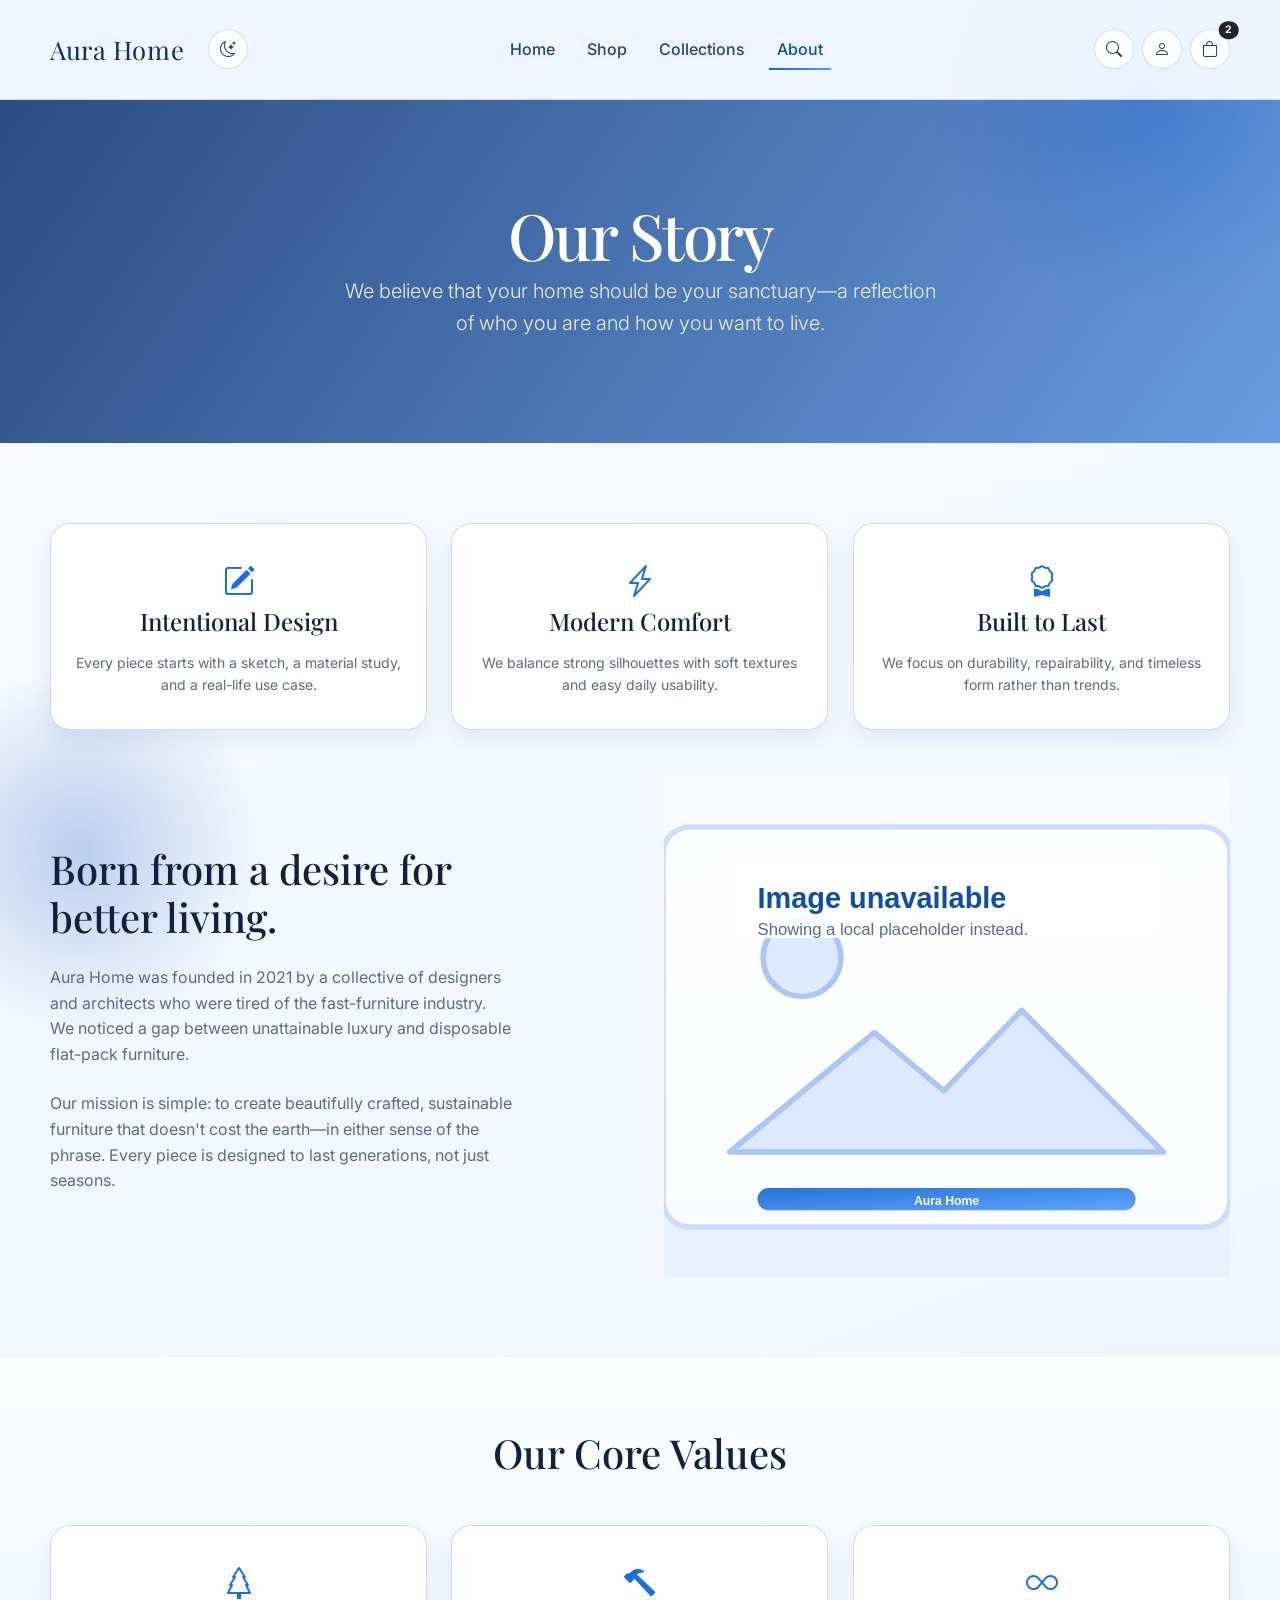
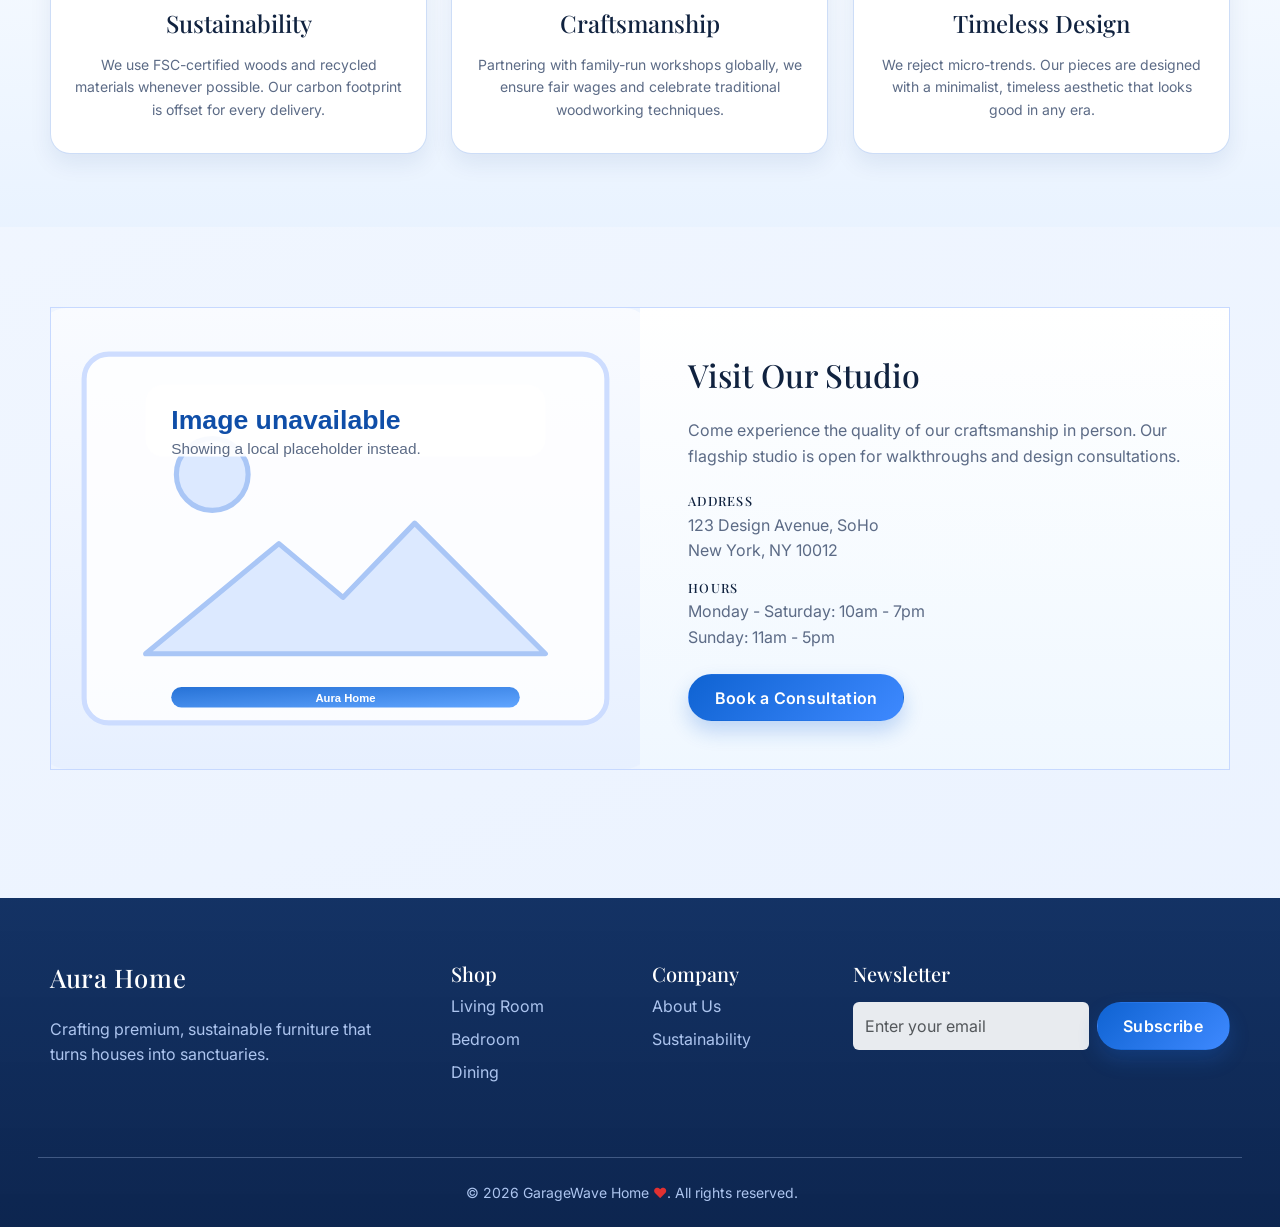
==== commit 482bf6b1: "adesh" ====
--- a/about.html
+++ b/about.html
@@ -103,7 +103,7 @@
             </div>
             <div class="col-lg-6 offset-lg-1" data-aos="fade-left">
                 <img src="https://images.unsplash.com/photo-1581428982868-e410dd147a9d?ixlib=rb-4.0.3&auto=format&fit=crop&w=1000&q=80"
-                    alt="Design Studio" class="w-100" style="height: 500px; object-fit: cover;">
+                    alt="Design Studio" class="w-100 about-feature-img" style="height: 500px; object-fit: cover;">
             </div>
         </div>
     </section>
--- a/css/style.css
+++ b/css/style.css
@@ -1406,37 +1406,7 @@
     }
 }
 
-@media (max-width:767.98px) {
-    .hero-section {
-        padding-top: 5.5rem;
-        padding-bottom: 4rem
-    }
-
-    .hero-content {
-        padding: 1.6rem!important
-    }
-
-    .section-title::after {
-        width: 100%
-    }
-
-    .split-content,.text-wrapper,.collection-content {
-        padding: 1.6rem
-    }
-
-    .collection-hero {
-        min-height: 520px
-    }
-
-    .about-hero {
-        padding: 5.2rem 0
-    }
-
-    footer {
-        margin-top: 3rem;
-        padding-top: 3rem
-    }
-}
+/* Consolidated into the larger mobile breakpoint block near the end of file. */
 
 @media (prefers-reduced-motion:reduce) {
     *,::before,::after {
@@ -1657,20 +1627,6 @@
 
     to {
         background-position: -200%0
-    }
-}
-
-@media (max-width:767.98px) {
-    .gw-mobile-nav {
-        display: inline-flex
-    }
-
-    body {
-        padding-bottom: 84px
-    }
-
-    .navbar .container {
-        gap: .5rem
     }
 }
 
@@ -2290,6 +2246,10 @@
         padding-bottom: 3.2rem
     }
 
+    .hero-content {
+        padding: 1.6rem!important
+    }
+
     .hero-content,.gw-module,.product-card,.value-card,.filter-sidebar,.profile-sidebar,.cart-summary,.order-card,.address-card,.route-planner-panel,.shop-guide-card,.collection-intro-panel,.collection-grid-panel {
         border-radius: 18px;
         box-shadow: 0 10px 24px rgba(18,56,122,.12)
@@ -2303,6 +2263,72 @@
     .section-title,.profile-section-title,.collection-content h2,.text-wrapper h2,.route-planner-panel h2 {
         line-height: 1.08;
         letter-spacing: -.02em
+    }
+
+    .section-title::after {
+        width: 100%
+    }
+
+    .split-content,.text-wrapper,.collection-content {
+        padding: 1.6rem
+    }
+
+    .about-feature-img {
+        height: 280px!important;
+        border-radius: var(--radius-lg);
+        box-shadow: var(--shadow-soft);
+    }
+
+    .product-buy-row {
+        flex-wrap: wrap;
+    }
+
+    .product-buy-row .qty-selector {
+        flex: 1 1 140px;
+    }
+
+    .product-buy-row .btn-wishlist {
+        width: 52px;
+        flex: 0 0 52px;
+        height: 52px;
+    }
+
+    .product-buy-row .btn.btn-primary {
+        flex: 1 1 100%;
+        width: 100%;
+    }
+
+    .cart-item-actions {
+        flex-wrap: wrap;
+        gap: .75rem;
+        align-items: stretch!important;
+    }
+
+    .cart-item-actions .btn-remove {
+        width: 100%;
+        margin-left: 0!important;
+        text-align: left;
+        padding: .6rem .8rem;
+        border-radius: 12px;
+        background: rgba(255, 240, 243, .9);
+        border: 1px solid rgba(182, 47, 83, .18);
+    }
+
+    .cart-item-actions .btn-remove i {
+        opacity: .9;
+    }
+
+    .collection-hero {
+        min-height: 520px
+    }
+
+    .about-hero {
+        padding: 5.2rem 0
+    }
+
+    footer {
+        margin-top: 3rem;
+        padding-top: 3rem
     }
 
     .route-board-google-map {
